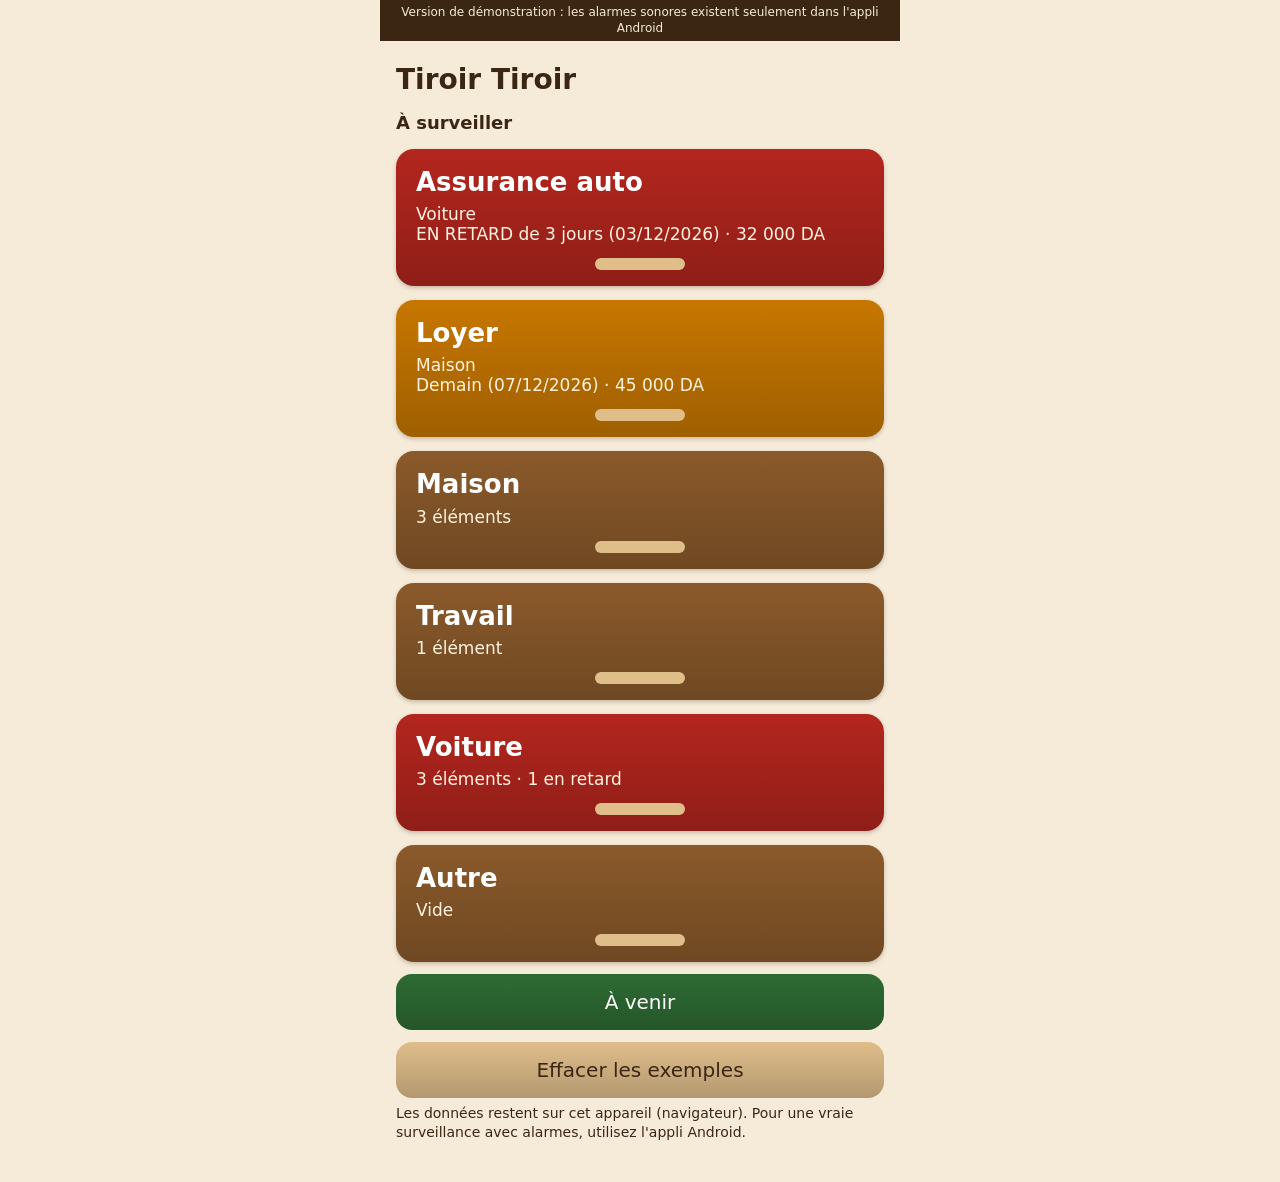
==== app/index.html @ 61671225 "Version web de démonstration" ====
<!DOCTYPE html>
<html lang="fr"><head><meta charset="utf-8">
<meta name="viewport" content="width=device-width,initial-scale=1,viewport-fit=cover">
<meta name="theme-color" content="#8B5A2B">
<title>Tiroir Tiroir (démo)</title>
<link rel="manifest" href="manifest.json">
<link rel="icon" href="icone.svg" type="image/svg+xml">
<link rel="apple-touch-icon" href="icone-192.png">
<link rel="stylesheet" href="style.css">
</head><body>
<div id="bandeau">Version de démonstration : les alarmes sonores existent seulement dans l'appli Android</div>
<main id="app"></main>
<div id="modal" hidden></div>
<div id="toast" hidden></div>
<script src="app.js"></script>
</body></html>
---- app/style.css ----
*{box-sizing:border-box}
html,body{margin:0;background:#F6EBD9;color:#3B2614;font-family:system-ui,-apple-system,Roboto,Arial,sans-serif}
body{max-width:520px;margin:0 auto;min-height:100vh}
#bandeau{background:#3B2614;color:#F6EBD9;font-size:12px;text-align:center;padding:5px 10px;line-height:1.3}
#app{padding:16px 16px 40px}
h1{font-size:28px;margin:6px 0 0;line-height:1.2}
p,.t{margin:6px 0 0;font-size:18px;line-height:1.35;white-space:pre-line}
.petit{font-size:14px}
.lab{font-size:16px;margin-top:14px;display:block}
button,.btn{display:block;width:100%;margin-top:12px;padding:16px;border:0;border-radius:16px;font-size:20px;font-family:inherit;cursor:pointer;color:#fff;background:linear-gradient(#8B5A2B,#6F4822)}
button.poignee{color:#3B2614;background:linear-gradient(#E0BE8A,#B39870)}
button.vert{background:linear-gradient(#2E6B34,#255629)}
button.rouge{background:linear-gradient(#B3261E,#8F1E18)}
button.orange{background:linear-gradient(#C77700,#9F5F00)}
.tiroir{margin-top:14px;padding:18px 20px 16px;border-radius:18px;color:#fff;cursor:pointer;background:linear-gradient(#8B5A2B,#6F4822);-webkit-user-select:none;user-select:none;box-shadow:0 2px 4px rgba(59,38,20,.25)}
.tiroir.rouge{background:linear-gradient(#B3261E,#8F1E18)}
.tiroir.orange{background:linear-gradient(#C77700,#9F5F00)}
.tiroir .n{font-size:26px;font-weight:bold;line-height:1.2}
.tiroir .s{font-size:17px;color:#FFF3E0;margin-top:6px;white-space:pre-line}
.tiroir .h{width:90px;height:12px;border-radius:6px;background:#E0BE8A;margin:14px auto 0}
.statut{margin-top:10px;padding:14px 16px;border-radius:14px;color:#fff;font-size:22px;font-weight:bold;background:#8B5A2B}
.statut.rouge{background:#B3261E}.statut.orange{background:#C77700}
input[type=text],input[type=number],input[type=date],input[type=url],input:not([type]){width:100%;font-size:20px;padding:8px 6px;color:#3B2614;background:#fff;border:0;border-bottom:2px solid #8B5A2B;border-radius:6px 6px 0 0;font-family:inherit}
.ligne{display:flex;gap:10px;align-items:stretch}.ligne input{width:100px}.ligne button{margin-top:0}
.case{display:flex;align-items:center;gap:12px;font-size:19px;margin-top:10px}
.case input{width:26px;height:26px;accent-color:#2E6B34}
#modal{position:fixed;inset:0;background:rgba(0,0,0,.5);display:flex;align-items:center;justify-content:center;padding:20px;z-index:10}
#modal[hidden],#toast[hidden]{display:none}
#modal .b{background:#fff;border-radius:6px;padding:20px;width:100%;max-width:360px;box-shadow:0 8px 30px rgba(0,0,0,.4)}
#modal .b h2{margin:0 0 10px;font-size:20px}
#modal .b p{margin:0 0 6px}
#modal .b button{margin-top:6px;padding:12px;font-size:18px;border-radius:10px}
#modal .acts{display:flex;gap:8px;justify-content:flex-end;margin-top:14px}
#modal .acts button{width:auto;margin:0;padding:10px 18px;background:none;color:#8B5A2B;font-weight:bold;text-transform:none}
#toast{position:fixed;left:16px;right:16px;bottom:24px;max-width:480px;margin:0 auto;background:#3B2614;color:#fff;padding:14px 16px;border-radius:12px;font-size:16px;z-index:20}
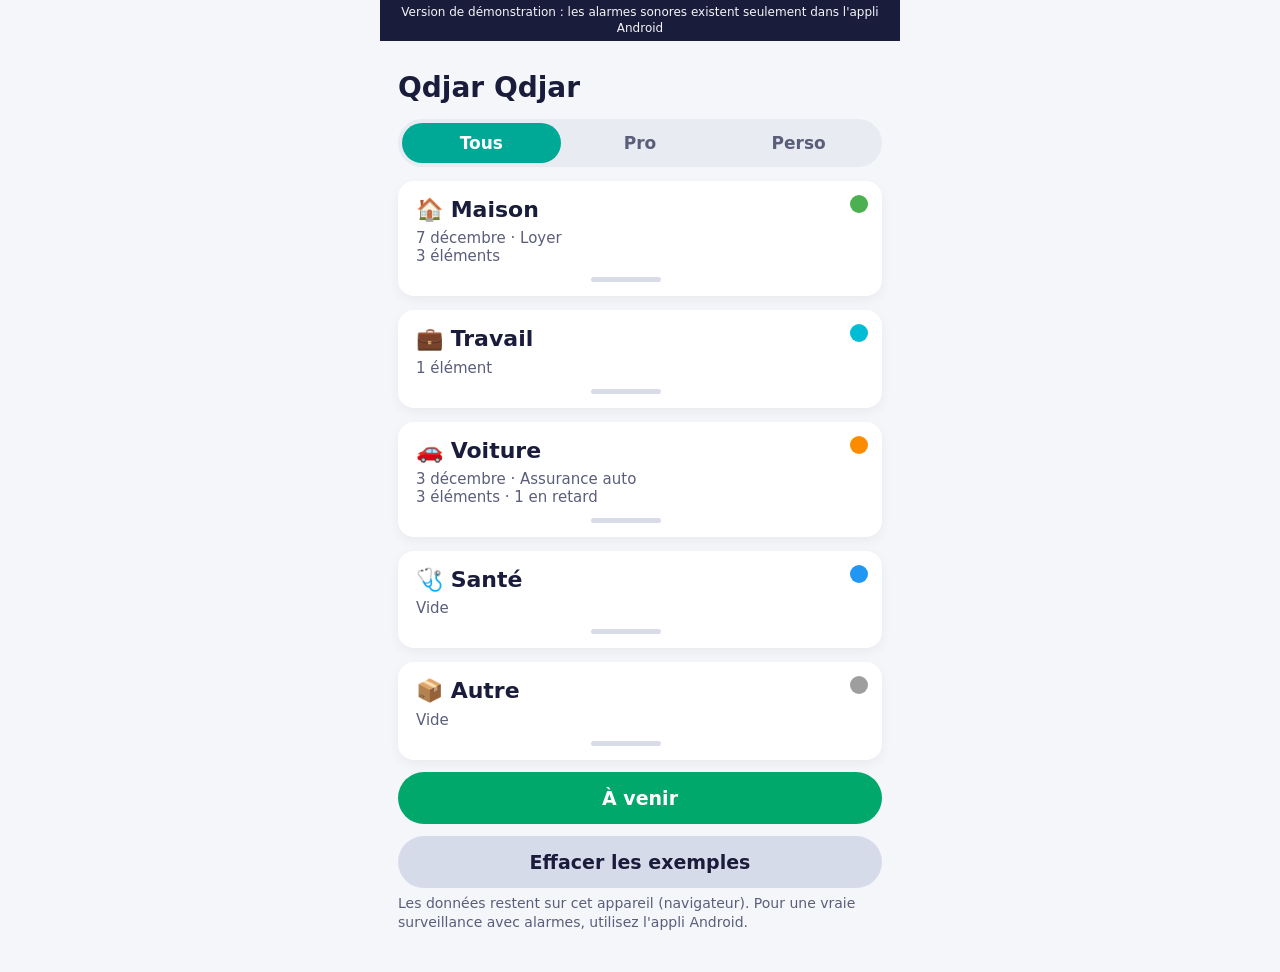
==== commit ae765b1d: "v1.4 : refonte visuelle Qdjar Qdjar (maquettes Amestan) Co-Authored-By: Claude Sonnet 5.5 <noreply@a" ====
--- a/app/index.html
+++ b/app/index.html
@@ -1,8 +1,8 @@
 <!DOCTYPE html>
 <html lang="fr"><head><meta charset="utf-8">
 <meta name="viewport" content="width=device-width,initial-scale=1,viewport-fit=cover">
-<meta name="theme-color" content="#8B5A2B">
-<title>Tiroir Tiroir (démo)</title>
+<meta name="theme-color" content="#00A896">
+<title>Qdjar Qdjar (démo)</title>
 <link rel="manifest" href="manifest.json">
 <link rel="icon" href="icone.svg" type="image/svg+xml">
 <link rel="apple-touch-icon" href="icone-192.png">
--- a/app/style.css
+++ b/app/style.css
@@ -1,35 +1,64 @@
 *{box-sizing:border-box}
-html,body{margin:0;background:#F6EBD9;color:#3B2614;font-family:system-ui,-apple-system,Roboto,Arial,sans-serif}
+html,body{margin:0;background:#F4F6F9;color:#1A1C3B;font-family:system-ui,-apple-system,Roboto,Arial,sans-serif}
 body{max-width:520px;margin:0 auto;min-height:100vh}
-#bandeau{background:#3B2614;color:#F6EBD9;font-size:12px;text-align:center;padding:5px 10px;line-height:1.3}
-#app{padding:16px 16px 40px}
-h1{font-size:28px;margin:6px 0 0;line-height:1.2}
+#bandeau{background:#1A1C3B;color:#F4F6F9;font-size:12px;text-align:center;padding:5px 10px;line-height:1.3}
+#app{padding:20px 18px 40px}
+h1{font-size:28px;margin:10px 0 0;line-height:1.2;font-weight:800;color:#1A1C3B}
 p,.t{margin:6px 0 0;font-size:18px;line-height:1.35;white-space:pre-line}
-.petit{font-size:14px}
+.petit{font-size:14px;color:#5B5E7A}
+.ariane{margin-top:12px}
 .lab{font-size:16px;margin-top:14px;display:block}
-button,.btn{display:block;width:100%;margin-top:12px;padding:16px;border:0;border-radius:16px;font-size:20px;font-family:inherit;cursor:pointer;color:#fff;background:linear-gradient(#8B5A2B,#6F4822)}
-button.poignee{color:#3B2614;background:linear-gradient(#E0BE8A,#B39870)}
-button.vert{background:linear-gradient(#2E6B34,#255629)}
-button.rouge{background:linear-gradient(#B3261E,#8F1E18)}
-button.orange{background:linear-gradient(#C77700,#9F5F00)}
-.tiroir{margin-top:14px;padding:18px 20px 16px;border-radius:18px;color:#fff;cursor:pointer;background:linear-gradient(#8B5A2B,#6F4822);-webkit-user-select:none;user-select:none;box-shadow:0 2px 4px rgba(59,38,20,.25)}
-.tiroir.rouge{background:linear-gradient(#B3261E,#8F1E18)}
-.tiroir.orange{background:linear-gradient(#C77700,#9F5F00)}
-.tiroir .n{font-size:26px;font-weight:bold;line-height:1.2}
-.tiroir .s{font-size:17px;color:#FFF3E0;margin-top:6px;white-space:pre-line}
-.tiroir .h{width:90px;height:12px;border-radius:6px;background:#E0BE8A;margin:14px auto 0}
-.statut{margin-top:10px;padding:14px 16px;border-radius:14px;color:#fff;font-size:22px;font-weight:bold;background:#8B5A2B}
-.statut.rouge{background:#B3261E}.statut.orange{background:#C77700}
-input[type=text],input[type=number],input[type=date],input[type=url],input:not([type]){width:100%;font-size:20px;padding:8px 6px;color:#3B2614;background:#fff;border:0;border-bottom:2px solid #8B5A2B;border-radius:6px 6px 0 0;font-family:inherit}
+button,.btn{display:block;width:100%;margin-top:12px;padding:15px;border:0;border-radius:40px;font-size:19px;font-weight:700;font-family:inherit;cursor:pointer;color:#fff;background:#00A896}
+button.poignee{color:#1A1C3B;background:#D6DBEA}
+button.vert{background:#00A86B}
+button.teal{background:#00A896}
+button.rouge{background:#E53935}
+button.orange{background:#FB8C00}
+button.dore{background:#C9A84C}
+button.contour{background:transparent;color:#1A1C3B;border:2px solid #4B4F9A}
+button.retour{display:inline-block;width:auto;margin-top:0;padding:7px 20px;font-size:16px;background:#E3E8FB;color:#3A3F9E}
+.onglets{display:flex;gap:0;margin-top:14px;background:#E8EBF2;border-radius:40px;padding:4px}
+.onglets button{margin:0;padding:10px 0;font-size:17px;background:transparent;color:#5B5E7A;flex:1}
+.onglets button.on{background:#00A896;color:#fff}
+.tiroir{position:relative;margin-top:14px;padding:16px 46px 14px 18px;border-radius:16px;color:#1A1C3B;cursor:pointer;background:#fff;-webkit-user-select:none;user-select:none;box-shadow:0 4px 12px rgba(0,0,0,.05)}
+.tiroir.b-rouge{border:2px solid #E53935}
+.tiroir.b-orange{border:2px solid #FB8C00}
+.tiroir .n{font-size:22px;font-weight:800;line-height:1.2}
+.tiroir .s{font-size:15px;color:#5B5E7A;margin-top:6px;white-space:pre-line}
+.tiroir .h{width:70px;height:5px;border-radius:6px;background:#D8DCE8;margin:12px auto 0}
+.pt{position:absolute;top:14px;right:14px;width:18px;height:18px;border-radius:50%;background:#9E9E9E}
+.pt.rouge{background:#E53935}.pt.orange{background:#FB8C00}.pt.vertok{background:#4CAF50}.pt.cyan{background:#00BCD4}.pt.bleu{background:#2196F3}.pt.gris{background:#9E9E9E}
+.rapide{position:absolute;right:12px;bottom:10px;width:auto;margin:0;padding:7px 16px;font-size:14px;background:#00A86B}
+.tiroir:has(.rapide) .h{margin-top:26px}
+.statut{margin-top:14px;padding:16px 18px;border-radius:16px;color:#fff;font-size:22px;font-weight:800;background:#9E9E9E;box-shadow:0 4px 12px rgba(0,0,0,.05)}
+.statut.ok{background:#4CAF50}.statut.rouge{background:#E53935}.statut.orange{background:#FB8C00}
+.carte{margin-top:14px;background:#fff;border-radius:16px;box-shadow:0 4px 12px rgba(0,0,0,.05)}
+.ld{display:flex;align-items:center;gap:12px;padding:12px 16px;border-bottom:1px solid #EEF0F5}
+.ld:last-child{border-bottom:0}
+.ld .ic{font-size:22px;width:28px;text-align:center}
+.ld small{display:block;font-size:13px;color:#5B5E7A}
+.ld b{font-size:18px}
+input[type=text],input[type=number],input[type=date],input[type=url],input:not([type]){width:100%;font-size:20px;padding:10px 12px;color:#1A1C3B;background:#fff;border:1px solid #D6DBEA;border-radius:12px;font-family:inherit}
 .ligne{display:flex;gap:10px;align-items:stretch}.ligne input{width:100px}.ligne button{margin-top:0}
 .case{display:flex;align-items:center;gap:12px;font-size:19px;margin-top:10px}
-.case input{width:26px;height:26px;accent-color:#2E6B34}
+.case input{width:26px;height:26px;accent-color:#00A86B}
 #modal{position:fixed;inset:0;background:rgba(0,0,0,.5);display:flex;align-items:center;justify-content:center;padding:20px;z-index:10}
 #modal[hidden],#toast[hidden]{display:none}
-#modal .b{background:#fff;border-radius:6px;padding:20px;width:100%;max-width:360px;box-shadow:0 8px 30px rgba(0,0,0,.4)}
+#modal .b{background:#fff;border-radius:16px;padding:20px;width:100%;max-width:360px;box-shadow:0 8px 30px rgba(0,0,0,.4)}
 #modal .b h2{margin:0 0 10px;font-size:20px}
 #modal .b p{margin:0 0 6px}
-#modal .b button{margin-top:6px;padding:12px;font-size:18px;border-radius:10px}
+#modal .b button{margin-top:6px;padding:12px;font-size:18px;border-radius:12px}
 #modal .acts{display:flex;gap:8px;justify-content:flex-end;margin-top:14px}
-#modal .acts button{width:auto;margin:0;padding:10px 18px;background:none;color:#8B5A2B;font-weight:bold;text-transform:none}
-#toast{position:fixed;left:16px;right:16px;bottom:24px;max-width:480px;margin:0 auto;background:#3B2614;color:#fff;padding:14px 16px;border-radius:12px;font-size:16px;z-index:20}
+#modal .acts button{width:auto;margin:0;padding:10px 18px;background:none;color:#00A896;font-weight:bold;text-transform:none}
+#toast{position:fixed;left:16px;right:16px;bottom:24px;max-width:480px;margin:0 auto;background:#1A1C3B;color:#fff;padding:14px 16px;border-radius:12px;font-size:16px;z-index:20}
+
+.reglages{display:block;text-align:center;margin:28px 0 12px;font-size:15px;color:#3A3F9E;text-decoration:underline;cursor:pointer}
+.echo{margin:2px 0 0;font-size:16px;font-weight:bold;color:#00A86B}.echo:empty{display:none}
+.lig{position:relative;display:flex;align-items:center;gap:12px;margin-top:12px;padding:12px 12px 12px 16px;border-left:6px solid #9E9E9E;background:#fff;border-radius:16px;cursor:pointer;box-shadow:0 4px 12px rgba(0,0,0,.05)}
+.lig .pt{position:static;flex:none;width:14px;height:14px}
+.lig .tx{flex:1;font-size:20px;line-height:1.3}
+.lig .tx b{display:block;font-weight:800}
+.lig .d{display:block;font-size:15px;font-weight:700;color:#5B5E7A}
+.lig .rapide{position:static;flex:none}
+.lig.u1{border-left-color:#FB8C00}.lig.u1 .d{color:#FB8C00}
+.lig.u2{border-left-color:#E53935}.lig.u2 .d{color:#E53935}
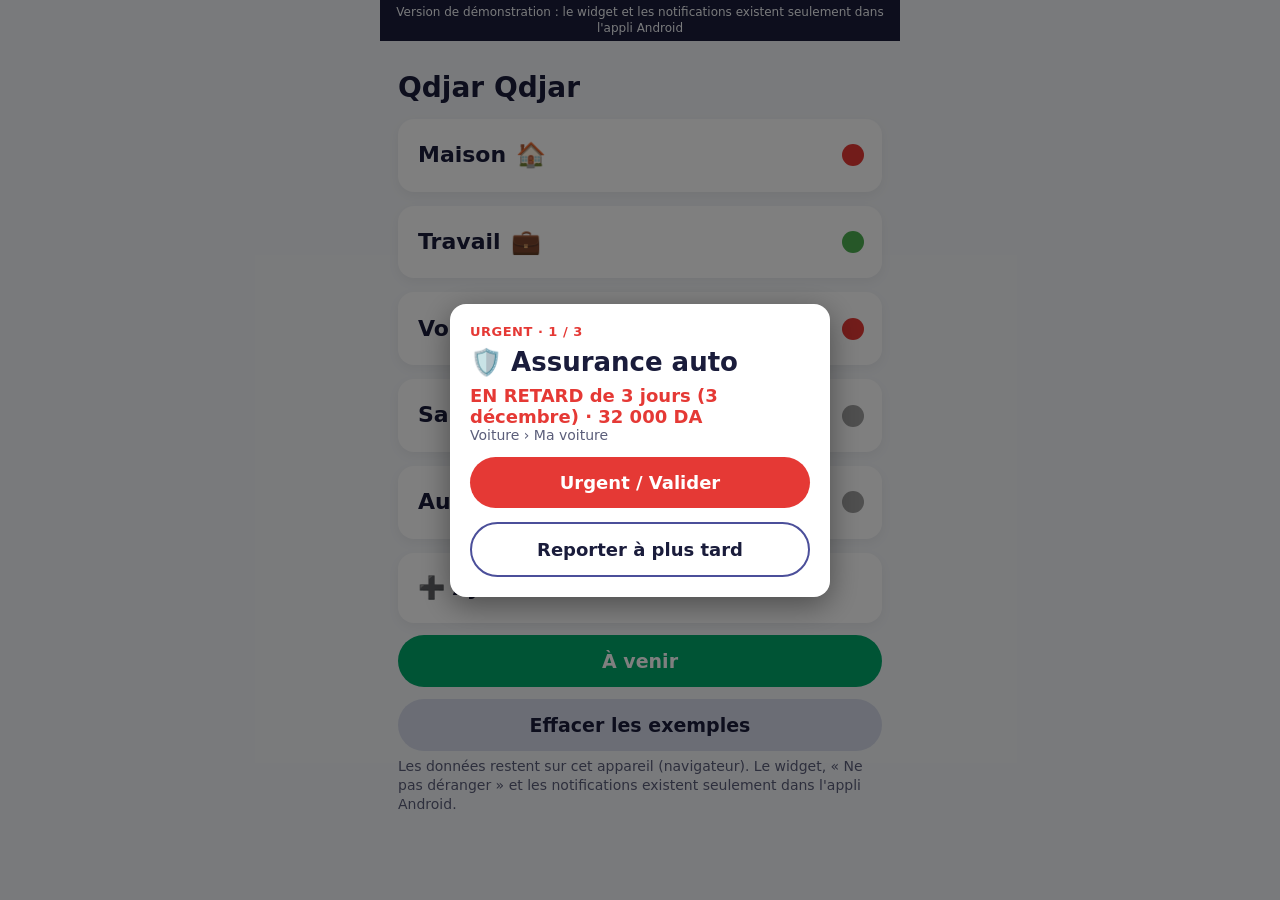
==== commit 112db01c: "v1.5 : accueil 5 tiroirs, pastilles, overlay d'urgence, bouton Urgent, widget, ne pas déranger Co-Au" ====
--- a/app/index.html
+++ b/app/index.html
@@ -8,7 +8,7 @@
 <link rel="apple-touch-icon" href="icone-192.png">
 <link rel="stylesheet" href="style.css">
 </head><body>
-<div id="bandeau">Version de démonstration : les alarmes sonores existent seulement dans l'appli Android</div>
+<div id="bandeau">Version de démonstration : le widget et les notifications existent seulement dans l'appli Android</div>
 <main id="app"></main>
 <div id="modal" hidden></div>
 <div id="toast" hidden></div>
--- a/app/style.css
+++ b/app/style.css
@@ -27,7 +27,7 @@
 .tiroir .s{font-size:15px;color:#5B5E7A;margin-top:6px;white-space:pre-line}
 .tiroir .h{width:70px;height:5px;border-radius:6px;background:#D8DCE8;margin:12px auto 0}
 .pt{position:absolute;top:14px;right:14px;width:18px;height:18px;border-radius:50%;background:#9E9E9E}
-.pt.rouge{background:#E53935}.pt.orange{background:#FB8C00}.pt.vertok{background:#4CAF50}.pt.cyan{background:#00BCD4}.pt.bleu{background:#2196F3}.pt.gris{background:#9E9E9E}
+.pt.rouge{background:#E53935}.pt.orange{background:#FB8C00}.pt.vertok{background:#4CAF50}.pt.gris{background:#9E9E9E}
 .rapide{position:absolute;right:12px;bottom:10px;width:auto;margin:0;padding:7px 16px;font-size:14px;background:#00A86B}
 .tiroir:has(.rapide) .h{margin-top:26px}
 .statut{margin-top:14px;padding:16px 18px;border-radius:16px;color:#fff;font-size:22px;font-weight:800;background:#9E9E9E;box-shadow:0 4px 12px rgba(0,0,0,.05)}
@@ -62,3 +62,18 @@
 .lig .rapide{position:static;flex:none}
 .lig.u1{border-left-color:#FB8C00}.lig.u1 .d{color:#FB8C00}
 .lig.u2{border-left-color:#E53935}.lig.u2 .d{color:#E53935}
+
+.tiroir.accueil{padding:22px 52px 22px 20px}
+.tiroir.accueil .n{display:flex;align-items:center;gap:10px}
+.tiroir.accueil .em{font-size:24px}
+.tiroir.accueil .pt{top:50%;transform:translateY(-50%);right:18px;width:22px;height:22px}
+.statut.vertok{background:#4CAF50}
+#modal .ov{max-width:380px}
+#modal .ov .ovt{font-size:13px;font-weight:800;color:#E53935;letter-spacing:.5px}
+#modal .ov .ovn{font-size:26px;font-weight:800;margin-top:8px}
+#modal .ov .ovs{font-size:18px;font-weight:700;margin-top:8px}
+#modal .ov .ovs.rouge{color:#E53935}#modal .ov .ovs.orange{color:#FB8C00}
+#modal .ov button{width:100%;margin-top:14px;padding:15px;border-radius:40px;font-size:18px;color:#fff}
+#modal .ov button.contour{color:#1A1C3B}
+#badge{position:fixed;left:50%;top:40%;transform:translateX(-50%);background:#4CAF50;color:#fff;font-size:28px;font-weight:800;padding:16px 32px;border-radius:40px;z-index:30;box-shadow:0 8px 30px rgba(0,0,0,.3)}
+.modeles{display:flex;gap:6px}.modeles button{margin-top:6px;padding:8px 4px;font-size:13px;border-radius:12px;white-space:pre-line}
